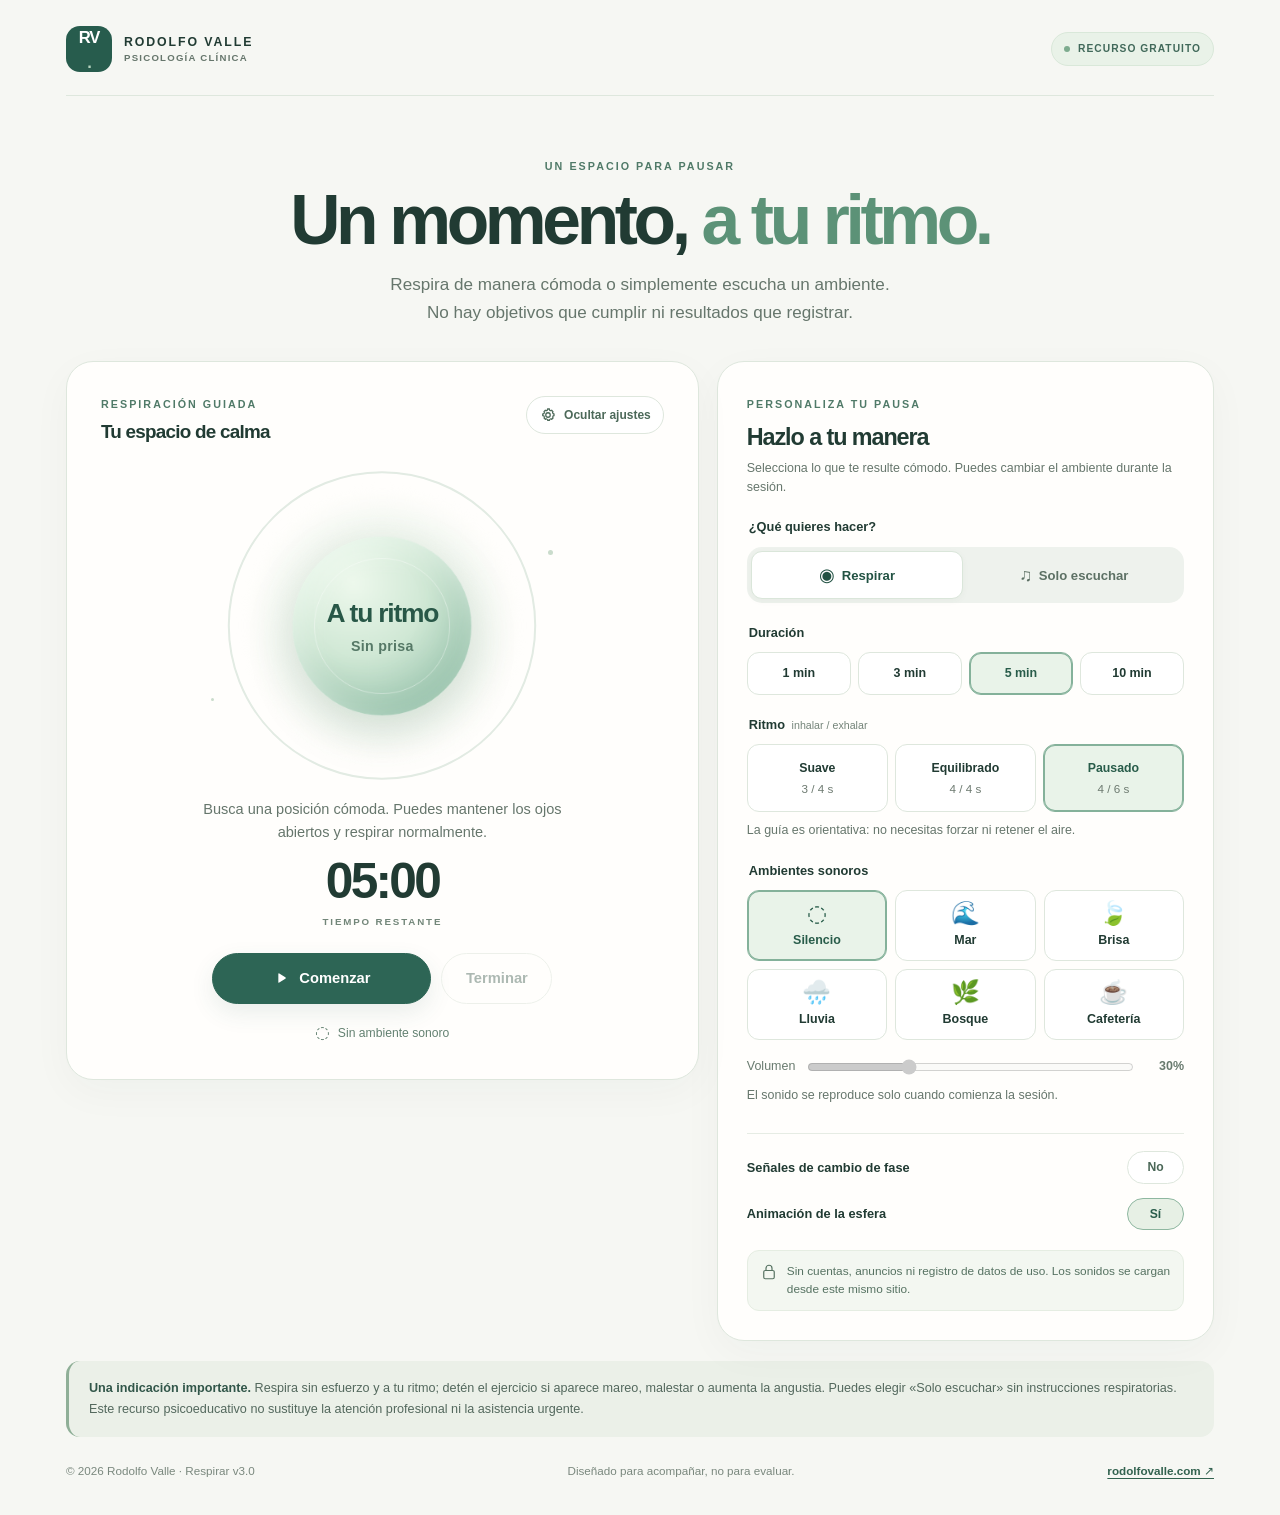
==== index.html @ a7052f84 "Publish Respirar v3.0 with five self-hosted soundscapes" ====
<!doctype html>
<html lang="es-CL">
<head>
  <meta charset="utf-8">
  <meta name="viewport" content="width=device-width, initial-scale=1, viewport-fit=cover">
  <meta name="theme-color" content="#f6f7f3">
  <meta name="description" content="Respiración guiada y ambientes sonoros para una pausa a tu ritmo. Mar, brisa, lluvia, bosque y cafetería. Gratis, sin registro y sin enviar tus respuestas. Un recurso de Rodolfo Valle.">
  <meta name="author" content="Rodolfo Valle">
  <meta name="robots" content="index,follow,max-image-preview:large">
  <meta property="og:type" content="website">
  <meta property="og:locale" content="es_CL">
  <meta property="og:site_name" content="Respirar · Rodolfo Valle">
  <meta property="og:title" content="Respirar · Una pausa a tu ritmo">
  <meta property="og:description" content="Respiración guiada o solo ambientes relajantes. Sin cuentas, sin anuncios y sin registro de respuestas.">
  <meta property="og:image" content="https://respirar.rodolfovalle.com/assets/social-card.png">
  <link rel="canonical" href="https://respirar.rodolfovalle.com/">
  <link rel="icon" href="assets/favicon.svg" type="image/svg+xml">
  <link rel="stylesheet" href="styles.css">
  <title>Respirar · Una pausa a tu ritmo | Rodolfo Valle</title>
  <script type="application/ld+json">
  {"@context":"https://schema.org","@type":"WebApplication","name":"Respirar","description":"Recurso psicoeducativo de respiración guiada y ambientes sonoros, sin cuentas ni registro de respuestas.","url":"https://respirar.rodolfovalle.com/","inLanguage":"es-CL","applicationCategory":"HealthApplication","operatingSystem":"Web","isAccessibleForFree":true,"author":{"@type":"Person","name":"Rodolfo Valle","url":"https://rodolfovalle.com/"}}
  </script>
  <script src="app.js" defer></script>
</head>
<body>
  <div class="site" id="app" data-state="idle" data-mode="guided" data-immersive="false">
    <header class="sitebar">
      <a class="identity" href="https://rodolfovalle.com/" aria-label="Rodolfo Valle, sitio principal">
        <span class="monogram" aria-hidden="true">RV<span class="monogram-dot">.</span></span>
        <span class="identity-name"><strong>RODOLFO VALLE</strong><small>PSICOLOGÍA CLÍNICA</small></span>
      </a>
      <span class="site-label"><span class="site-label-dot" aria-hidden="true"></span> RECURSO GRATUITO</span>
    </header>

    <main>
      <div class="intro" id="intro">
        <div class="overline">UN ESPACIO PARA PAUSAR</div>
        <h1>Un momento, <em>a tu ritmo.</em></h1>
        <p>Respira de manera cómoda o simplemente escucha un ambiente. No hay objetivos que cumplir ni resultados que registrar.</p>
      </div>

      <div class="experience" id="experience">
        <section class="session" aria-labelledby="sessionHeading">
          <div class="session-head">
            <div>
              <div class="eyebrow" id="sessionMode">RESPIRACIÓN GUIADA</div>
              <h2 id="sessionHeading" class="session-title">Tu espacio de calma</h2>
            </div>
            <button type="button" class="text-button" id="settingsToggle" aria-controls="settings" aria-expanded="true">
              <svg aria-hidden="true" viewBox="0 0 24 24" width="18" height="18" fill="none" stroke="currentColor" stroke-width="1.7" stroke-linecap="round" stroke-linejoin="round"><circle cx="12" cy="12" r="3"/><path d="M19.4 15a1.7 1.7 0 0 0 .3 1.85l.05.05-1.8 1.8-.05-.05a1.7 1.7 0 0 0-1.85-.3 1.7 1.7 0 0 0-1.05 1.55V20h-2.5v-.1a1.7 1.7 0 0 0-1.05-1.55 1.7 1.7 0 0 0-1.85.3l-.05.05-1.8-1.8.05-.05A1.7 1.7 0 0 0 8 15a1.7 1.7 0 0 0-1.55-1.05H6v-2.5h.45A1.7 1.7 0 0 0 8 10.4a1.7 1.7 0 0 0-.3-1.85L7.65 8.5l1.8-1.8.05.05a1.7 1.7 0 0 0 1.85.3 1.7 1.7 0 0 0 1.05-1.55V5h2.5v.5a1.7 1.7 0 0 0 1.05 1.55 1.7 1.7 0 0 0 1.85-.3l.05-.05 1.8 1.8-.05.05a1.7 1.7 0 0 0-.3 1.85 1.7 1.7 0 0 0 1.55 1.05H21v2.5h-.1A1.7 1.7 0 0 0 19.4 15Z" transform="translate(-1 -1)"/></svg>
              <span id="settingsLabel">Ocultar ajustes</span>
            </button>
          </div>

          <div class="stage" id="stage" role="group" aria-label="Guía visual del ejercicio">
            <div class="stage-glow" aria-hidden="true"></div>
            <svg class="progress-svg" viewBox="0 0 340 340" aria-hidden="true" focusable="false">
              <circle class="progress-track" cx="170" cy="170" r="151"/>
              <circle class="progress-line" id="progressLine" cx="170" cy="170" r="151"/>
            </svg>
            <div class="breath-orb" id="orb" aria-hidden="true"><span class="orb-sheen"></span></div>
            <div class="stage-text" aria-hidden="true">
              <span class="phase" id="phase">A tu ritmo</span>
              <span class="phase-seconds" id="phaseSeconds">Sin prisa</span>
            </div>
            <div class="stage-ornament stage-ornament-1" aria-hidden="true"></div>
            <div class="stage-ornament stage-ornament-2" aria-hidden="true"></div>
          </div>

          <div class="stage-info">
            <p class="guidance" id="guidance">Busca una posición cómoda. Puedes mantener los ojos abiertos y respirar normalmente.</p>
            <div class="time" id="time" aria-label="Tiempo restante">05:00</div>
            <div class="time-caption" id="timeCaption">TIEMPO RESTANTE</div>
            <div class="action-row">
              <button class="primary" type="button" id="mainButton">
                <svg id="playIcon" viewBox="0 0 24 24" fill="currentColor" aria-hidden="true" width="16" height="16"><path d="M8 5.8c0-.7.8-1.1 1.4-.7l9.1 5.8a1.3 1.3 0 0 1 0 2.2l-9.1 5.8c-.6.4-1.4 0-1.4-.7V5.8Z"/></svg>
                <span id="mainLabel">Comenzar</span>
              </button>
              <button class="secondary" type="button" id="endButton" disabled>Terminar</button>
            </div>
            <p class="now-playing" id="nowPlaying"><span aria-hidden="true">◌</span> Sin ambiente sonoro</p>
            <div id="announcer" class="sr-only" role="status" aria-live="polite" aria-atomic="true"></div>
          </div>
        </section>

        <aside class="settings" id="settings" aria-label="Configuración de la sesión">
          <div class="settings-intro"><span class="eyebrow">PERSONALIZA TU PAUSA</span><h2>Hazlo a tu manera</h2><p>Selecciona lo que te resulte cómodo. Puedes cambiar el ambiente durante la sesión.</p></div>
          <fieldset class="setting-block">
            <legend>¿Qué quieres hacer?</legend>
            <div class="mode-switch" role="group" aria-label="Tipo de experiencia">
              <button type="button" class="mode-option" data-mode="guided" aria-pressed="true"><span aria-hidden="true">◉</span> Respirar</button>
              <button type="button" class="mode-option" data-mode="ambient" aria-pressed="false"><span aria-hidden="true">♫</span> Solo escuchar</button>
            </div>
          </fieldset>
          <fieldset class="setting-block">
            <legend>Duración</legend>
            <div class="choice-row" role="group" aria-label="Duración de la sesión">
              <button type="button" class="choice" data-duration="1" aria-pressed="false">1 min</button>
              <button type="button" class="choice" data-duration="3" aria-pressed="false">3 min</button>
              <button type="button" class="choice" data-duration="5" aria-pressed="true">5 min</button>
              <button type="button" class="choice" data-duration="10" aria-pressed="false">10 min</button>
              <button type="button" class="choice" data-duration="0" aria-pressed="false" hidden>Sin límite</button>
            </div>
          </fieldset>
          <fieldset class="setting-block" id="rhythmBlock">
            <legend>Ritmo <small>inhalar / exhalar</small></legend>
            <div class="rhythm-grid" role="group" aria-label="Ritmos sin retenciones">
              <button type="button" class="rhythm-option" data-rhythm="3,4" aria-pressed="false"><strong>Suave</strong><small>3 / 4 s</small></button>
              <button type="button" class="rhythm-option" data-rhythm="4,4" aria-pressed="false"><strong>Equilibrado</strong><small>4 / 4 s</small></button>
              <button type="button" class="rhythm-option" data-rhythm="4,6" aria-pressed="true"><strong>Pausado</strong><small>4 / 6 s</small></button>
            </div>
            <p class="helper">La guía es orientativa: no necesitas forzar ni retener el aire.</p>
          </fieldset>
          <fieldset class="setting-block sounds-block">
            <legend>Ambientes sonoros</legend>
            <div class="sound-grid" role="group" aria-label="Seleccionar ambiente">
              <button class="sound-option" type="button" data-sound="none" aria-pressed="true"><span class="sound-emoji" aria-hidden="true">◌</span><span>Silencio</span></button>
              <button class="sound-option" type="button" data-sound="mar" aria-pressed="false"><span class="sound-emoji" aria-hidden="true">🌊</span><span>Mar</span></button>
              <button class="sound-option" type="button" data-sound="brisa" aria-pressed="false"><span class="sound-emoji" aria-hidden="true">🍃</span><span>Brisa</span></button>
              <button class="sound-option" type="button" data-sound="lluvia" aria-pressed="false"><span class="sound-emoji" aria-hidden="true">🌧️</span><span>Lluvia</span></button>
              <button class="sound-option" type="button" data-sound="bosque" aria-pressed="false"><span class="sound-emoji" aria-hidden="true">🌿</span><span>Bosque</span></button>
              <button class="sound-option" type="button" data-sound="cafeteria" aria-pressed="false"><span class="sound-emoji" aria-hidden="true">☕</span><span>Cafetería</span></button>
            </div>
            <div class="volume-line"><label for="volume">Volumen</label><input type="range" id="volume" min="0" max="100" step="5" value="30" disabled><output for="volume" id="volumeValue">30%</output></div>
            <p class="helper audio-hint" id="audioHint" role="status" aria-live="polite">El sonido se reproduce solo cuando comienza la sesión.</p>
          </fieldset>
          <div class="setting-block small-controls">
            <div class="switch-line"><span>Señales de cambio de fase</span><button type="button" class="switch" id="bellToggle" aria-pressed="false">No</button></div>
            <div class="switch-line"><span>Animación de la esfera</span><button type="button" class="switch" id="motionToggle" aria-pressed="true">Sí</button></div>
          </div>
          <div class="privacy-note"><svg viewBox="0 0 24 24" width="18" height="18" aria-hidden="true" fill="none" stroke="currentColor" stroke-width="1.6"><rect x="5" y="10" width="14" height="11" rx="2"/><path d="M8 10V7a4 4 0 0 1 8 0v3"/></svg><p>Sin cuentas, anuncios ni registro de datos de uso. Los sonidos se cargan desde este mismo sitio.</p></div>
        </aside>
      </div>
      <div class="below">
        <p><strong>Una indicación importante.</strong> Respira sin esfuerzo y a tu ritmo; detén el ejercicio si aparece mareo, malestar o aumenta la angustia. Puedes elegir «Solo escuchar» sin instrucciones respiratorias. Este recurso psicoeducativo no sustituye la atención profesional ni la asistencia urgente.</p>
      </div>
    </main>
    <footer class="footer"><span>© 2026 Rodolfo Valle · Respirar v3.0</span><span>Diseñado para acompañar, no para evaluar.</span><a href="https://rodolfovalle.com/" rel="noopener noreferrer">rodolfovalle.com ↗</a></footer>
  </div>
</body>
</html>
---- styles.css ----
:root{color-scheme:light;--ink:#213B33;--deep:#275C4D;--accent:#6C9984;--muted:#66766C;--line:#DEE7DD;--bg:#F6F7F3;--card:#FFFEFC;--wash:#EBF2E9;--warm:#EAD6BE;--focus:#245F4D;font-family:ui-sans-serif,-apple-system,BlinkMacSystemFont,"Segoe UI",sans-serif;font-synthesis:none;text-rendering:optimizeLegibility;-webkit-font-smoothing:antialiased}
*{box-sizing:border-box}
html{min-width:320px;scroll-behavior:smooth}body{margin:0;background:var(--bg);color:var(--ink);line-height:1.5}button,input{font:inherit}button{cursor:pointer;-webkit-tap-highlight-color:transparent}button:disabled{cursor:not-allowed;opacity:.44}button:focus-visible,a:focus-visible,input:focus-visible{outline:3px solid var(--focus);outline-offset:3px}[hidden]{display:none!important}.sr-only{position:absolute;clip:rect(0,0,0,0);clip-path:inset(50%);width:1px;height:1px;overflow:hidden;white-space:nowrap}
.site{max-width:1240px;margin:auto;padding:0 clamp(17px,4vw,46px)}.sitebar{display:flex;align-items:center;justify-content:space-between;gap:15px;border-bottom:1px solid var(--line);padding:26px 0 23px}.identity{text-decoration:none;color:var(--ink);display:flex;gap:12px;align-items:center}.monogram{display:grid;place-items:center;position:relative;width:46px;height:46px;border-radius:14px;background:var(--deep);color:#fff;font-size:1.04rem;font-weight:790;letter-spacing:-.07em}.monogram-dot{color:#B6D4BF}.identity-name{display:flex;flex-direction:column;line-height:1.4;letter-spacing:.12em}.identity-name strong{font-size:.77rem}.identity-name small{font-size:.60rem;color:var(--muted);font-weight:680;letter-spacing:.13em}.site-label{display:flex;align-items:center;gap:8px;color:#41695A;background:#E9F2E8;border:1px solid #D9E8D9;font-size:.64rem;font-weight:780;letter-spacing:.1em;border-radius:100px;padding:8px 12px;white-space:nowrap}.site-label-dot{height:6px;width:6px;border-radius:50%;background:#7DAB8E}
.intro{text-align:center;max-width:850px;margin:clamp(34px,5vw,62px) auto 33px}.overline,.eyebrow{font-size:.67rem;font-weight:790;letter-spacing:.19em;color:#507A68}.overline{margin-bottom:10px}.intro h1{margin:0 0 14px;font-size:clamp(2.45rem,5.7vw,4.35rem);line-height:1.05;letter-spacing:-.063em;font-weight:760}.intro h1 em{font-style:normal;color:#5C9277}.intro p{color:var(--muted);font-size:clamp(.96rem,1.8vw,1.07rem);line-height:1.65;margin:0 auto;max-width:510px}
.experience{display:grid;grid-template-columns:minmax(0,1.12fr) minmax(330px,.88fr);align-items:start;gap:18px}.session,.settings{border:1px solid var(--line);border-radius:27px;background:var(--card);box-shadow:0 12px 42px rgba(40,68,49,.035)}.session{position:relative;min-height:670px;padding:clamp(20px,3vw,34px);display:flex;flex-direction:column;align-items:stretch;overflow:hidden}.session-head{display:flex;justify-content:space-between;gap:12px;align-items:flex-start}.session-title{font-size:1.18rem;letter-spacing:-.04em;font-weight:760;margin:6px 0 0}.text-button{border:1px solid var(--line);padding:9px 12px;border-radius:999px;background:#FFF;color:#4C6959;display:flex;align-items:center;gap:7px;font-size:.75rem;font-weight:680;flex-shrink:0}.text-button:hover{background:#EEF5ED}
.stage{height:min(31vw,345px);min-height:270px;max-width:380px;width:100%;margin:7px auto 0;position:relative;display:grid;place-items:center;isolation:isolate}.stage-glow{position:absolute;inset:12%;border-radius:50%;background:radial-gradient(circle,#E8F3E9 8%,#F4F8F2 51%,transparent 70%);filter:blur(6px);z-index:-1}.progress-svg{position:absolute;inset:0;width:100%;height:100%;transform:rotate(-90deg);pointer-events:none}.progress-track{fill:none;stroke:#E2EBE3;stroke-width:2}.progress-line{fill:none;stroke:#63937B;stroke-width:3;stroke-linecap:round;stroke-dasharray:948.7609;stroke-dashoffset:948.7609;transition:none}.breath-orb{position:absolute;width:58%;max-width:218px;aspect-ratio:1;border-radius:50%;background:radial-gradient(circle at 34% 26%,#EDF8EC 1%,#D0E8D5 42%,#91C1A9 95%);box-shadow:inset 9px 13px 36px #F9FFF899,inset -18px -24px 45px #487E6A22,0 18px 55px #557F6638;transform:scale(var(--orb-scale,.82));will-change:transform}.orb-sheen{position:absolute;inset:12%;border-radius:50%;border:1px solid rgba(255,255,255,.4)}.stage-text{position:relative;display:flex;align-items:center;flex-direction:column;z-index:2;pointer-events:none;min-width:145px}.phase{font-size:clamp(1.35rem,2.5vw,1.65rem);font-weight:760;letter-spacing:-.045em;color:#285747}.phase-seconds{font-size:.89rem;color:#557866;font-weight:650;letter-spacing:.02em;margin-top:3px}.stage-ornament{position:absolute;width:5px;height:5px;border-radius:50%;background:#CADCCC}.stage-ornament-1{top:28%;right:5%}.stage-ornament-2{bottom:28%;left:5%;width:3px;height:3px}
.stage-info{text-align:center;display:flex;align-items:center;flex-direction:column;margin-top:auto}.guidance{color:var(--muted);font-size:.91rem;min-height:3em;line-height:1.55;max-width:380px;margin:0 0 10px}.time{font-size:clamp(2.35rem,5vw,3.1rem);line-height:1.15;font-weight:730;letter-spacing:-.055em;font-variant-numeric:tabular-nums}.time-caption{font-size:.61rem;font-weight:770;letter-spacing:.19em;color:#728679;margin-top:5px}.action-row{width:min(100%,340px);display:flex;gap:10px;margin-top:23px}.primary,.secondary{min-height:51px;border-radius:999px;font-weight:760;font-size:.92rem}.primary{background:#2D6555;color:#FFF;border:1px solid #2D6555;display:flex;align-items:center;justify-content:center;gap:10px;flex:1;box-shadow:0 9px 23px #2D65551A}.primary:hover{background:#215144}.secondary{padding:12px 17px;border:1px solid #D7E0D5;color:#446155;background:transparent;min-width:111px}.secondary:hover:not(:disabled){background:#EEF4ED}.now-playing{font-size:.76rem;color:#638171;margin:16px 0 0;min-height:23px}.now-playing span{font-size:1.05rem;vertical-align:-1px;margin-right:4px}
.settings{padding:clamp(19px,2.6vw,29px);display:flex;flex-direction:column;gap:20px}.settings-intro h2{font-size:1.46rem;letter-spacing:-.046em;margin:5px 0 4px}.settings-intro p,.helper{font-size:.78rem;color:var(--muted);line-height:1.55;margin:0}.setting-block{padding:0;margin:0;border:0;min-width:0}.setting-block legend{font-size:.8rem;font-weight:790;margin:0 0 10px}.setting-block legend small{font-weight:530;color:#748479;margin-left:3px}.mode-switch{display:grid;grid-template-columns:1fr 1fr;padding:4px;gap:4px;border-radius:15px;background:#EEF2ED}.mode-option{border:1px solid transparent;border-radius:11px;padding:10px 5px;min-height:46px;font-weight:710;color:#5D7165;background:transparent;font-size:.82rem;white-space:nowrap}.mode-option span{font-size:1.1rem;vertical-align:-1px;margin-right:3px}.mode-option[aria-pressed="true"]{background:white;color:#225243;border-color:#DAE6DA;box-shadow:0 2px 7px #344E3C0A}.choice-row{display:flex;flex-wrap:wrap;gap:7px}.choice,.rhythm-option,.sound-option{border:1px solid var(--line);background:#FFF;color:var(--ink);font-size:.78rem;font-weight:690;border-radius:12px;min-height:43px}.choice{flex:1;padding:8px 7px;white-space:nowrap}.choice[aria-pressed="true"],.rhythm-option[aria-pressed="true"],.sound-option[aria-pressed="true"]{color:#285C4A;background:#E9F3E9;border-color:#84B19A;box-shadow:inset 0 0 0 1px #84B19A}.rhythm-grid{display:grid;grid-template-columns:repeat(3,minmax(0,1fr));gap:7px}.rhythm-option{display:flex;flex-direction:column;align-items:center;justify-content:center;padding:12px 5px;gap:2px;min-height:68px}.rhythm-option strong{font-size:.77rem}.rhythm-option small{font-weight:490;color:#6D7A70;font-size:.73rem}.helper{margin-top:9px}.sound-grid{display:grid;grid-template-columns:repeat(3,minmax(0,1fr));gap:8px}.sound-option{display:flex;flex-direction:column;justify-content:center;align-items:center;gap:5px;min-height:71px;padding:9px 4px}.sound-emoji{font-size:1.45rem;line-height:1.1}.volume-line{display:flex;gap:10px;align-items:center;margin:17px 0 0}.volume-line label,.volume-line output{font-size:.78rem;color:#687A6E}.volume-line output{font-variant-numeric:tabular-nums;min-width:38px;text-align:right;font-weight:690}.volume-line input{width:100%;min-width:0;accent-color:#39765D}.audio-hint{min-height:2.2em}.small-controls{border-top:1px solid #E6ECE4;padding-top:17px;display:flex;flex-direction:column;gap:14px}.switch-line{display:flex;align-items:center;justify-content:space-between;gap:10px;font-size:.8rem;font-weight:650}.switch{min-width:57px;padding:6px 12px;border-radius:100px;border:1px solid var(--line);background:#FFF;font-size:.76rem;color:#4A6757;font-weight:790}.switch[aria-pressed="true"]{background:#E7F0E5;color:#285C4A;border-color:#8EB7A0}.privacy-note{display:flex;align-items:flex-start;gap:9px;background:#F3F7F1;border:1px solid #E5EDE2;border-radius:12px;padding:12px;color:#567262}.privacy-note svg{flex-shrink:0}.privacy-note p{font-size:.74rem;line-height:1.5;margin:0}
.below{margin:20px 0 0;padding:17px 20px;border-radius:14px;background:#EBF0E8;border-left:3px solid #8FAF97;color:#53685D}.below p{margin:0;font-size:.79rem;line-height:1.65}.below strong{color:#315649}.footer{padding:25px 0 35px;display:flex;gap:15px;align-items:center;justify-content:space-between;flex-wrap:wrap;color:#7A887E;font-size:.73rem}.footer a{color:#32624F;font-weight:760;text-underline-offset:3px}
.site[data-immersive="true"] .experience{grid-template-columns:minmax(0,730px);justify-content:center}.site[data-immersive="true"] .settings{display:none}.site[data-immersive="true"] .session{min-height:715px}.site[data-mode="ambient"] #rhythmBlock{display:none}.site[data-mode="ambient"] .breath-orb{transform:scale(.86);opacity:.75}.site[data-mode="ambient"] .stage-ornament{opacity:.35}.site[data-state="running"] .now-playing{font-weight:730;color:#386A55}
@media(min-width:900px){.site[data-immersive="true"] .intro{margin-bottom:24px}.site[data-immersive="true"] .stage{height:350px}}
@media(max-width:860px){.experience{grid-template-columns:1fr}.settings{max-width:none}.session{min-height:620px}.stage{height:310px}.site[data-immersive="true"] .session{min-height:650px}.intro{margin-top:32px}.site[data-immersive="true"] .experience{grid-template-columns:1fr}}
@media(max-width:500px){.site{padding:0 13px}.sitebar{padding:16px 0}.identity{gap:8px}.monogram{width:38px;height:38px;border-radius:12px;font-size:.95rem}.identity-name strong{font-size:.67rem}.identity-name small{font-size:.51rem}.site-label{font-size:.55rem;padding:6px 7px;gap:5px}.intro{margin:29px auto 24px;padding:0 8px}.intro h1{font-size:clamp(2.28rem,11vw,3.4rem)}.intro p{font-size:.90rem}.session,.settings{border-radius:21px}.session{min-height:597px;padding:18px 16px 22px}.session-title{font-size:1rem}.eyebrow{font-size:.59rem}.text-button{padding:7px 9px;font-size:.71rem;gap:4px}.text-button svg{width:15px;height:15px}.stage{min-height:0;height:auto;aspect-ratio:1;max-width:330px;margin:10px auto 0}.guidance{font-size:.84rem;min-height:3em;margin-bottom:6px}.time{font-size:2.4rem}.action-row{margin-top:18px}.settings{padding:22px 18px;gap:21px}.below{padding:14px 15px}.footer{font-size:.67rem;justify-content:center;text-align:center;gap:9px 15px}.site[data-immersive="true"] .session{min-height:calc(100svh - 190px);max-height:none}.site[data-immersive="true"] .stage{max-width:345px}}
@media(prefers-reduced-motion:reduce){html{scroll-behavior:auto}*,*::before,*::after{animation-duration:.001ms!important;transition-duration:.001ms!important}.breath-orb{will-change:auto!important}}
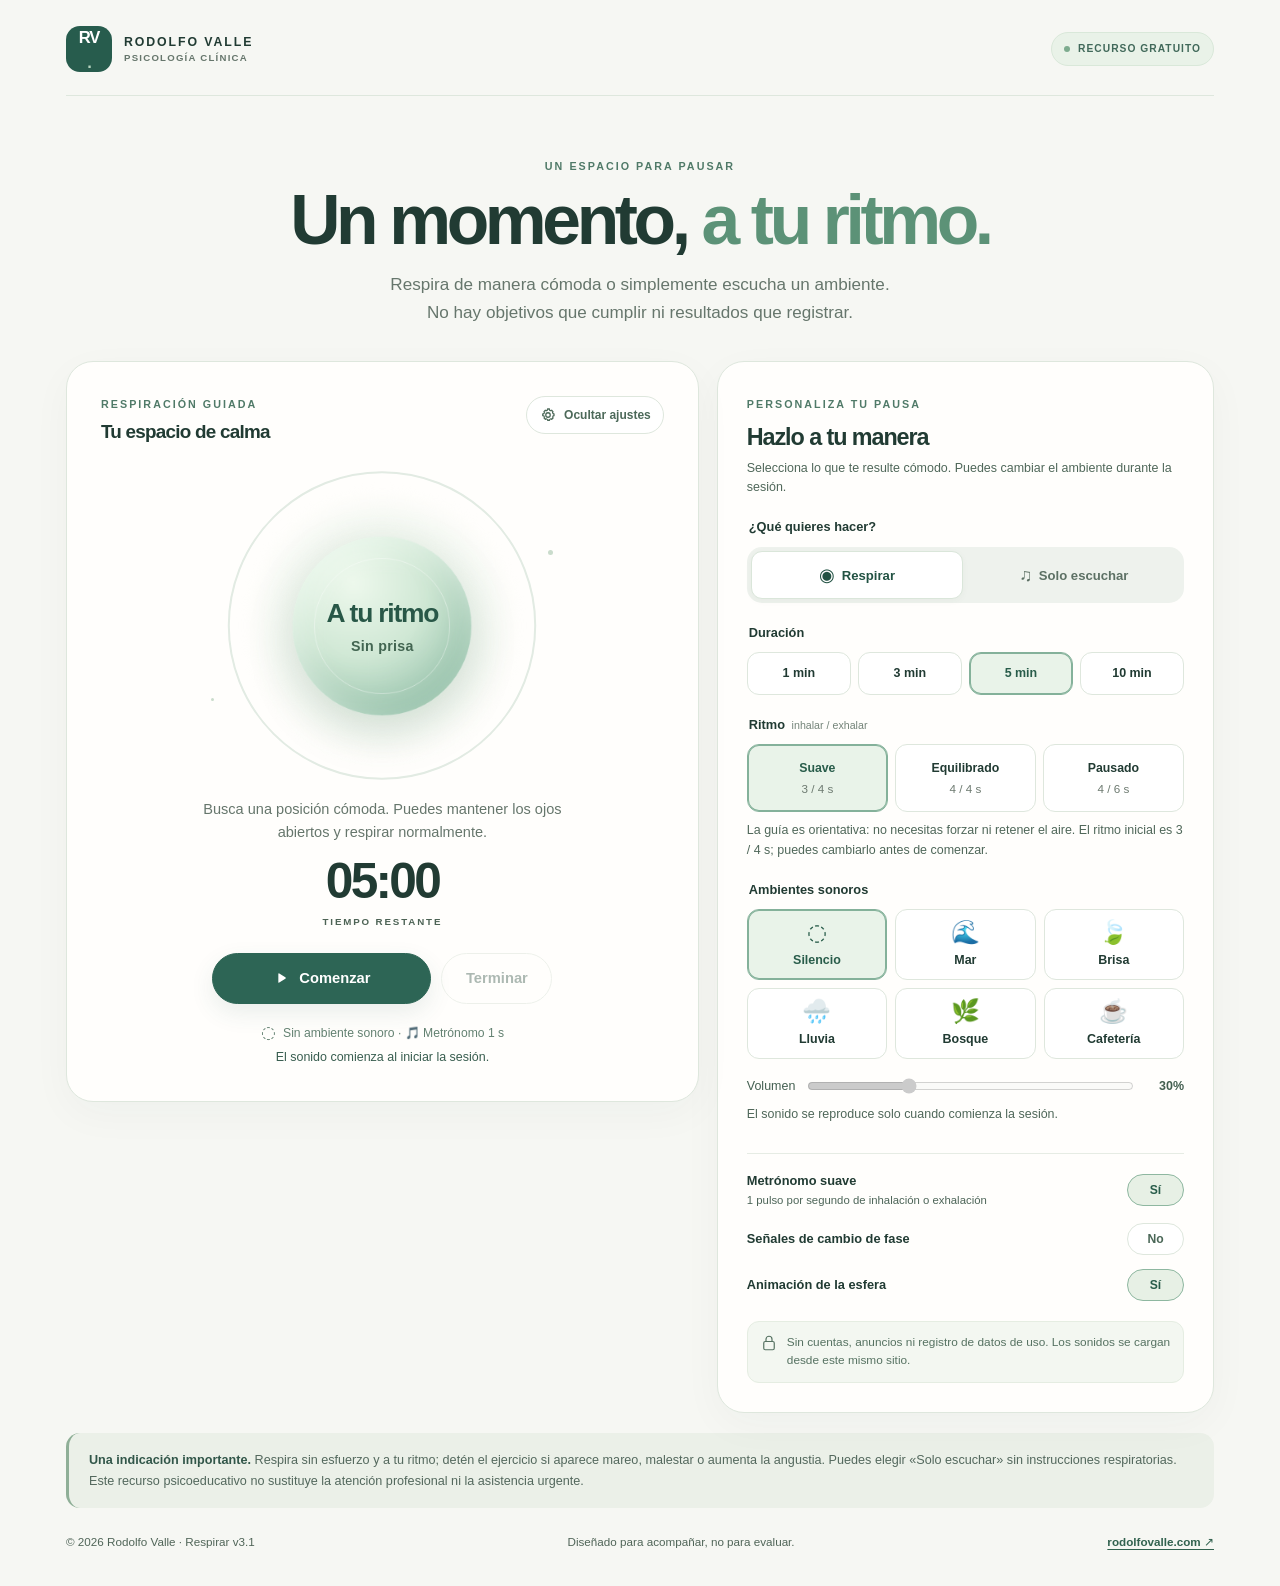
==== commit b28b83f7: "Release Respirar v3.1: synced 1Hz breath metronome, mobile UX, audio status, contrast and improved a" ====
--- a/index.html
+++ b/index.html
@@ -79,6 +79,7 @@
               <button class="secondary" type="button" id="endButton" disabled>Terminar</button>
             </div>
             <p class="now-playing" id="nowPlaying"><span aria-hidden="true">◌</span> Sin ambiente sonoro</p>
+            <p class="audio-status" id="audioStatus" role="status" aria-live="polite">El sonido comienza al iniciar la sesión.</p>
             <div id="announcer" class="sr-only" role="status" aria-live="polite" aria-atomic="true"></div>
           </div>
         </section>
@@ -105,11 +106,11 @@
           <fieldset class="setting-block" id="rhythmBlock">
             <legend>Ritmo <small>inhalar / exhalar</small></legend>
             <div class="rhythm-grid" role="group" aria-label="Ritmos sin retenciones">
-              <button type="button" class="rhythm-option" data-rhythm="3,4" aria-pressed="false"><strong>Suave</strong><small>3 / 4 s</small></button>
+              <button type="button" class="rhythm-option" data-rhythm="3,4" aria-pressed="true"><strong>Suave</strong><small>3 / 4 s</small></button>
               <button type="button" class="rhythm-option" data-rhythm="4,4" aria-pressed="false"><strong>Equilibrado</strong><small>4 / 4 s</small></button>
-              <button type="button" class="rhythm-option" data-rhythm="4,6" aria-pressed="true"><strong>Pausado</strong><small>4 / 6 s</small></button>
+              <button type="button" class="rhythm-option" data-rhythm="4,6" aria-pressed="false"><strong>Pausado</strong><small>4 / 6 s</small></button>
             </div>
-            <p class="helper">La guía es orientativa: no necesitas forzar ni retener el aire.</p>
+            <p class="helper">La guía es orientativa: no necesitas forzar ni retener el aire. El ritmo inicial es 3 / 4 s; puedes cambiarlo antes de comenzar.</p>
           </fieldset>
           <fieldset class="setting-block sounds-block">
             <legend>Ambientes sonoros</legend>
@@ -125,6 +126,7 @@
             <p class="helper audio-hint" id="audioHint" role="status" aria-live="polite">El sonido se reproduce solo cuando comienza la sesión.</p>
           </fieldset>
           <div class="setting-block small-controls">
+            <div class="switch-line" id="metronomeLine"><span>Metrónomo suave <small class="switch-help">1 pulso por segundo de inhalación o exhalación</small></span><button type="button" class="switch" id="metronomeToggle" aria-pressed="true" aria-label="Activar o desactivar metrónomo de un pulso por segundo">Sí</button></div>
             <div class="switch-line"><span>Señales de cambio de fase</span><button type="button" class="switch" id="bellToggle" aria-pressed="false">No</button></div>
             <div class="switch-line"><span>Animación de la esfera</span><button type="button" class="switch" id="motionToggle" aria-pressed="true">Sí</button></div>
           </div>
@@ -135,7 +137,7 @@
         <p><strong>Una indicación importante.</strong> Respira sin esfuerzo y a tu ritmo; detén el ejercicio si aparece mareo, malestar o aumenta la angustia. Puedes elegir «Solo escuchar» sin instrucciones respiratorias. Este recurso psicoeducativo no sustituye la atención profesional ni la asistencia urgente.</p>
       </div>
     </main>
-    <footer class="footer"><span>© 2026 Rodolfo Valle · Respirar v3.0</span><span>Diseñado para acompañar, no para evaluar.</span><a href="https://rodolfovalle.com/" rel="noopener noreferrer">rodolfovalle.com ↗</a></footer>
+    <footer class="footer"><span>© 2026 Rodolfo Valle · Respirar v3.1</span><span>Diseñado para acompañar, no para evaluar.</span><a href="https://rodolfovalle.com/" rel="noopener noreferrer">rodolfovalle.com ↗</a></footer>
   </div>
 </body>
 </html>
--- a/styles.css
+++ b/styles.css
@@ -13,3 +13,41 @@
 @media(max-width:860px){.experience{grid-template-columns:1fr}.settings{max-width:none}.session{min-height:620px}.stage{height:310px}.site[data-immersive="true"] .session{min-height:650px}.intro{margin-top:32px}.site[data-immersive="true"] .experience{grid-template-columns:1fr}}
 @media(max-width:500px){.site{padding:0 13px}.sitebar{padding:16px 0}.identity{gap:8px}.monogram{width:38px;height:38px;border-radius:12px;font-size:.95rem}.identity-name strong{font-size:.67rem}.identity-name small{font-size:.51rem}.site-label{font-size:.55rem;padding:6px 7px;gap:5px}.intro{margin:29px auto 24px;padding:0 8px}.intro h1{font-size:clamp(2.28rem,11vw,3.4rem)}.intro p{font-size:.90rem}.session,.settings{border-radius:21px}.session{min-height:597px;padding:18px 16px 22px}.session-title{font-size:1rem}.eyebrow{font-size:.59rem}.text-button{padding:7px 9px;font-size:.71rem;gap:4px}.text-button svg{width:15px;height:15px}.stage{min-height:0;height:auto;aspect-ratio:1;max-width:330px;margin:10px auto 0}.guidance{font-size:.84rem;min-height:3em;margin-bottom:6px}.time{font-size:2.4rem}.action-row{margin-top:18px}.settings{padding:22px 18px;gap:21px}.below{padding:14px 15px}.footer{font-size:.67rem;justify-content:center;text-align:center;gap:9px 15px}.site[data-immersive="true"] .session{min-height:calc(100svh - 190px);max-height:none}.site[data-immersive="true"] .stage{max-width:345px}}
 @media(prefers-reduced-motion:reduce){html{scroll-behavior:auto}*,*::before,*::after{animation-duration:.001ms!important;transition-duration:.001ms!important}.breath-orb{will-change:auto!important}}
+
+/* Respirar v3.1 — localised accessibilty and mobile start-above-fold improvements. */
+.audio-status{margin:3px 0 0;min-height:1.5em;max-width:420px;font-size:.78rem;line-height:1.45;text-align:center;color:#385d4f}
+.audio-status[data-issue="true"]{color:#8B382C;font-weight:700}
+.switch-help{display:block;font-size:.71rem;font-weight:450;line-height:1.4;color:#4D6558;padding-top:3px}
+/* Normal-text contrast on main light backgrounds: >=4.5:1 for corrected footer/caption cases. */
+.time-caption{color:#4D6355}
+.footer{color:#506558}
+.phase-seconds{color:#426551}
+.volume-line label,.volume-line output{color:#435f50}
+.helper,.settings-intro p{color:#4f6759}
+@media(max-width:500px){
+  .sitebar{padding:10px 0}
+  .intro{margin:14px auto 12px;padding:0 4px}
+  .intro h1{font-size:clamp(1.95rem,9vw,2.75rem);margin-bottom:7px;line-height:1.08}
+  .intro p{font-size:.81rem;line-height:1.44}
+  .overline{font-size:.58rem;margin-bottom:5px}
+  .session{padding:13px 14px 15px;min-height:0}
+  .session-title{font-size:.94rem;margin:3px 0 0}
+  .stage{height:clamp(185px,54vw,225px);aspect-ratio:auto;margin:2px auto 0;max-width:235px}
+  .stage-info{margin-top:0}
+  .guidance{font-size:.79rem;line-height:1.4;min-height:0;margin:0 0 4px}
+  .time{font-size:2rem}
+  .time-caption{margin-top:1px}
+  .action-row{margin-top:10px}
+  .primary,.secondary{min-height:46px}
+  .now-playing{margin:8px 0 0;min-height:0}
+  .audio-status{font-size:.74rem}
+  .site[data-immersive="true"] .session{min-height:0}
+  .site[data-immersive="true"] .stage{max-width:235px}
+}
+@media(max-width:360px){
+  .site{padding:0 9px}
+  .site-label{font-size:.49rem;padding:6px 5px}
+  .intro h1{font-size:1.93rem}
+  .stage{height:185px}
+  .session{padding:11px 12px 13px}
+}
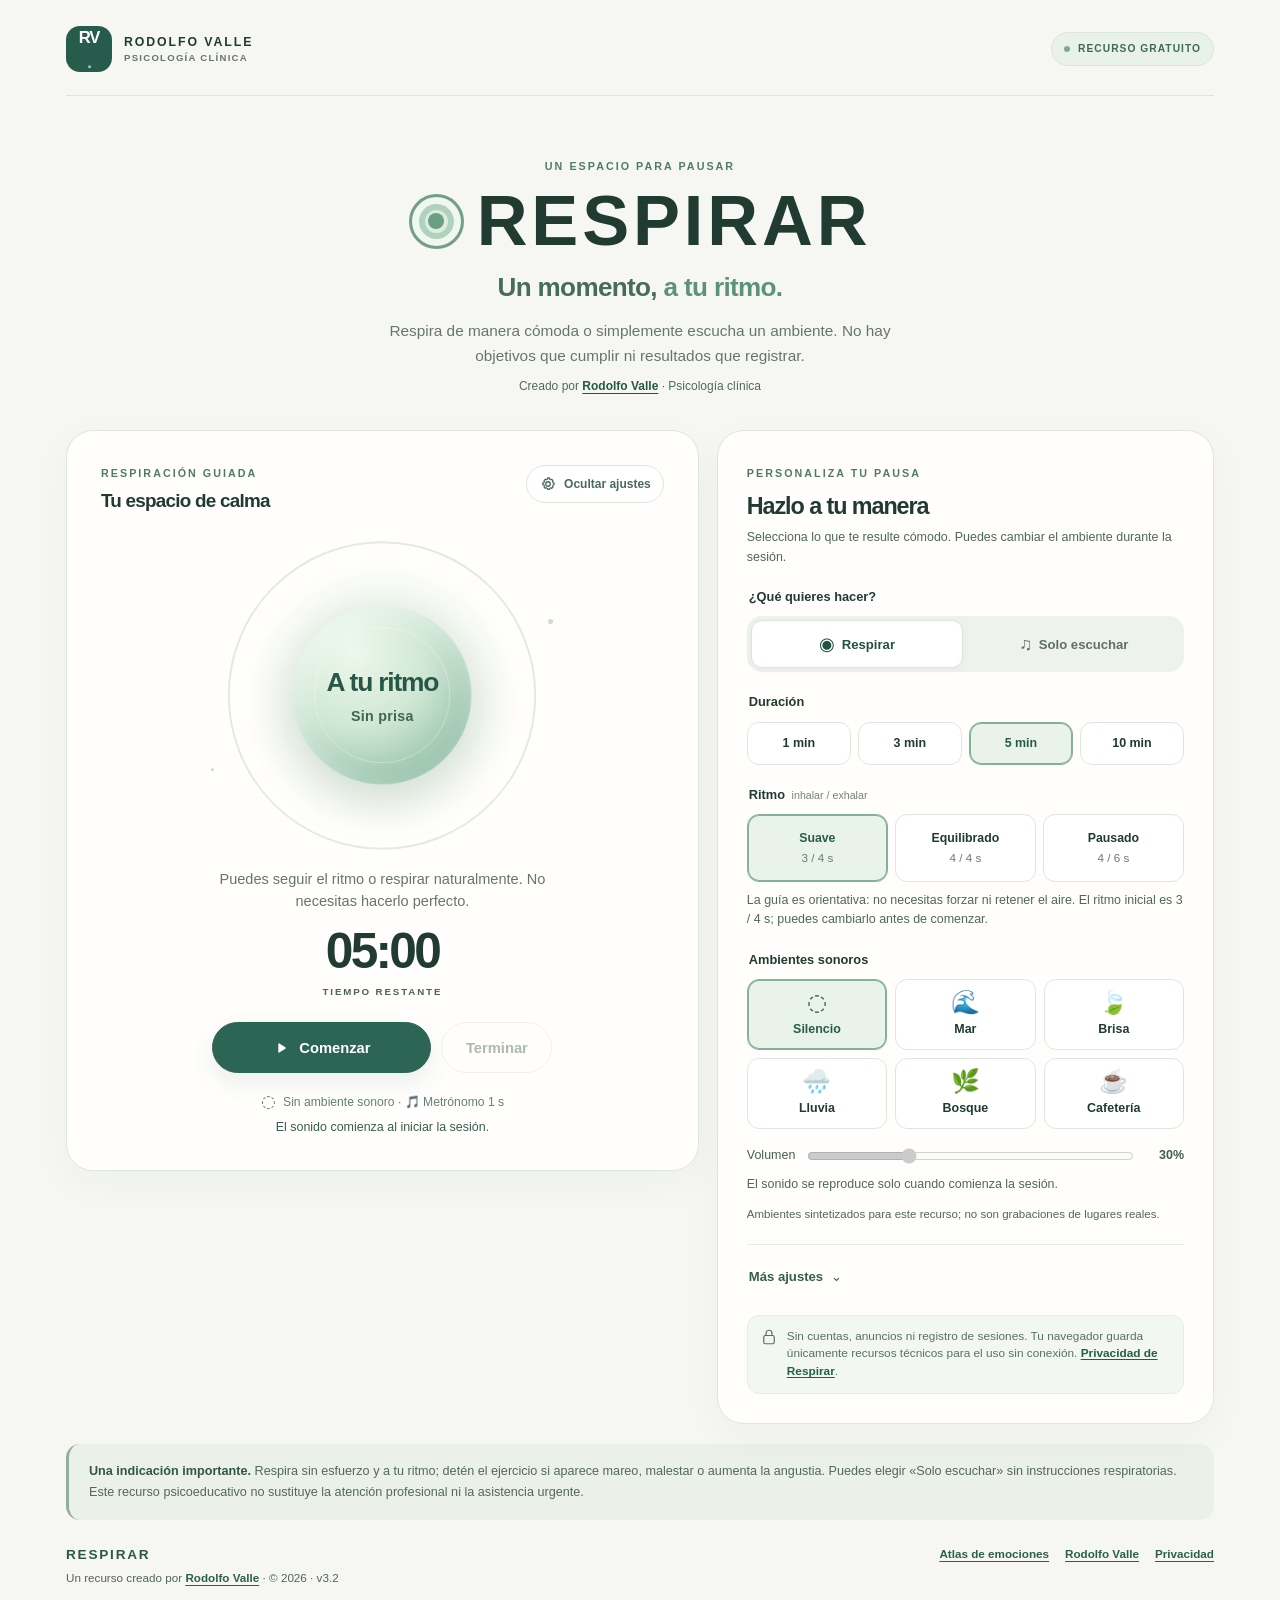
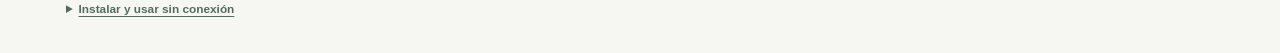
==== commit 8719eab5: "Release Respirar v3.2: branded experience, accessible controls, privacy, installable offline PWA" ====
--- a/index.html
+++ b/index.html
@@ -4,6 +4,9 @@
   <meta charset="utf-8">
   <meta name="viewport" content="width=device-width, initial-scale=1, viewport-fit=cover">
   <meta name="theme-color" content="#f6f7f3">
+  <meta name="apple-mobile-web-app-capable" content="yes">
+  <meta name="apple-mobile-web-app-status-bar-style" content="default">
+  <meta name="apple-mobile-web-app-title" content="Respirar">
   <meta name="description" content="Respiración guiada y ambientes sonoros para una pausa a tu ritmo. Mar, brisa, lluvia, bosque y cafetería. Gratis, sin registro y sin enviar tus respuestas. Un recurso de Rodolfo Valle.">
   <meta name="author" content="Rodolfo Valle">
   <meta name="robots" content="index,follow,max-image-preview:large">
@@ -13,12 +16,17 @@
   <meta property="og:title" content="Respirar · Una pausa a tu ritmo">
   <meta property="og:description" content="Respiración guiada o solo ambientes relajantes. Sin cuentas, sin anuncios y sin registro de respuestas.">
   <meta property="og:image" content="https://respirar.rodolfovalle.com/assets/social-card.png">
+  <meta property="og:image:width" content="1200">
+  <meta property="og:image:height" content="630">
+  <meta property="og:image:alt" content="Respirar · Un momento, a tu ritmo · Creado por Rodolfo Valle">
   <link rel="canonical" href="https://respirar.rodolfovalle.com/">
   <link rel="icon" href="assets/favicon.svg" type="image/svg+xml">
+  <link rel="apple-touch-icon" href="assets/icon-192.png">
+  <link rel="manifest" href="manifest.webmanifest">
   <link rel="stylesheet" href="styles.css">
   <title>Respirar · Una pausa a tu ritmo | Rodolfo Valle</title>
   <script type="application/ld+json">
-  {"@context":"https://schema.org","@type":"WebApplication","name":"Respirar","description":"Recurso psicoeducativo de respiración guiada y ambientes sonoros, sin cuentas ni registro de respuestas.","url":"https://respirar.rodolfovalle.com/","inLanguage":"es-CL","applicationCategory":"HealthApplication","operatingSystem":"Web","isAccessibleForFree":true,"author":{"@type":"Person","name":"Rodolfo Valle","url":"https://rodolfovalle.com/"}}
+  {"@context":"https://schema.org","@type":"WebApplication","@id":"https://respirar.rodolfovalle.com/#app","name":"Respirar","description":"Recurso psicoeducativo de respiración guiada y ambientes sonoros, sin cuentas ni registro de respuestas.","url":"https://respirar.rodolfovalle.com/","inLanguage":"es-CL","applicationCategory":"HealthApplication","operatingSystem":"Web","isAccessibleForFree":true,"author":{"@type":"Person","@id":"https://rodolfovalle.com/#sobre-mi","name":"Rodolfo Valle","url":"https://rodolfovalle.com/"},"publisher":{"@type":"Person","name":"Rodolfo Valle","url":"https://rodolfovalle.com/"}}
   </script>
   <script src="app.js" defer></script>
 </head>
@@ -35,8 +43,10 @@
     <main>
       <div class="intro" id="intro">
         <div class="overline">UN ESPACIO PARA PAUSAR</div>
-        <h1>Un momento, <em>a tu ritmo.</em></h1>
-        <p>Respira de manera cómoda o simplemente escucha un ambiente. No hay objetivos que cumplir ni resultados que registrar.</p>
+        <div class="product-wordmark"><span class="product-mark" aria-hidden="true"><span></span></span><h1>RESPIRAR</h1></div>
+        <p class="product-motto">Un momento, <em>a tu ritmo.</em></p>
+        <p class="product-description">Respira de manera cómoda o simplemente escucha un ambiente. No hay objetivos que cumplir ni resultados que registrar.</p>
+        <p class="product-credit">Creado por <a href="https://rodolfovalle.com/#sobre-mi" rel="author">Rodolfo Valle</a> · Psicología clínica</p>
       </div>
 
       <div class="experience" id="experience">
@@ -68,7 +78,7 @@
           </div>
 
           <div class="stage-info">
-            <p class="guidance" id="guidance">Busca una posición cómoda. Puedes mantener los ojos abiertos y respirar normalmente.</p>
+            <p class="guidance" id="guidance">Puedes seguir el ritmo o respirar naturalmente. No necesitas hacerlo perfecto.</p>
             <div class="time" id="time" aria-label="Tiempo restante">05:00</div>
             <div class="time-caption" id="timeCaption">TIEMPO RESTANTE</div>
             <div class="action-row">
@@ -123,21 +133,28 @@
               <button class="sound-option" type="button" data-sound="cafeteria" aria-pressed="false"><span class="sound-emoji" aria-hidden="true">☕</span><span>Cafetería</span></button>
             </div>
             <div class="volume-line"><label for="volume">Volumen</label><input type="range" id="volume" min="0" max="100" step="5" value="30" disabled><output for="volume" id="volumeValue">30%</output></div>
-            <p class="helper audio-hint" id="audioHint" role="status" aria-live="polite">El sonido se reproduce solo cuando comienza la sesión.</p>
+            <p class="helper audio-hint" id="audioHint">El sonido se reproduce solo cuando comienza la sesión.</p>
+            <p class="helper sound-provenance">Ambientes sintetizados para este recurso; no son grabaciones de lugares reales.</p>
           </fieldset>
+          <details class="advanced-options"><summary>Más ajustes <span aria-hidden="true">⌄</span></summary>
           <div class="setting-block small-controls">
             <div class="switch-line" id="metronomeLine"><span>Metrónomo suave <small class="switch-help">1 pulso por segundo de inhalación o exhalación</small></span><button type="button" class="switch" id="metronomeToggle" aria-pressed="true" aria-label="Activar o desactivar metrónomo de un pulso por segundo">Sí</button></div>
-            <div class="switch-line"><span>Señales de cambio de fase</span><button type="button" class="switch" id="bellToggle" aria-pressed="false">No</button></div>
-            <div class="switch-line"><span>Animación de la esfera</span><button type="button" class="switch" id="motionToggle" aria-pressed="true">Sí</button></div>
+            <div class="switch-line"><span>Señales de cambio de fase</span><button type="button" class="switch" id="bellToggle" aria-label="Señales de cambio de fase" aria-pressed="false">No</button></div>
+            <div class="switch-line"><span>Animación de la esfera</span><button type="button" class="switch" id="motionToggle" aria-label="Animación de la esfera" aria-pressed="true">Sí</button></div>
           </div>
-          <div class="privacy-note"><svg viewBox="0 0 24 24" width="18" height="18" aria-hidden="true" fill="none" stroke="currentColor" stroke-width="1.6"><rect x="5" y="10" width="14" height="11" rx="2"/><path d="M8 10V7a4 4 0 0 1 8 0v3"/></svg><p>Sin cuentas, anuncios ni registro de datos de uso. Los sonidos se cargan desde este mismo sitio.</p></div>
+          </details>
+          <div class="privacy-note"><svg viewBox="0 0 24 24" width="18" height="18" aria-hidden="true" fill="none" stroke="currentColor" stroke-width="1.6"><rect x="5" y="10" width="14" height="11" rx="2"/><path d="M8 10V7a4 4 0 0 1 8 0v3"/></svg><p>Sin cuentas, anuncios ni registro de sesiones. Tu navegador guarda únicamente recursos técnicos para el uso sin conexión. <a href="privacidad.html">Privacidad de Respirar</a>.</p></div>
         </aside>
       </div>
       <div class="below">
         <p><strong>Una indicación importante.</strong> Respira sin esfuerzo y a tu ritmo; detén el ejercicio si aparece mareo, malestar o aumenta la angustia. Puedes elegir «Solo escuchar» sin instrucciones respiratorias. Este recurso psicoeducativo no sustituye la atención profesional ni la asistencia urgente.</p>
       </div>
     </main>
-    <footer class="footer"><span>© 2026 Rodolfo Valle · Respirar v3.1</span><span>Diseñado para acompañar, no para evaluar.</span><a href="https://rodolfovalle.com/" rel="noopener noreferrer">rodolfovalle.com ↗</a></footer>
+    <footer class="footer">
+      <div class="footer-brand"><strong>RESPIRAR</strong><span>Un recurso creado por <a href="https://rodolfovalle.com/#sobre-mi" rel="author">Rodolfo Valle</a> · © 2026 · v3.2</span></div>
+      <nav class="footer-links" aria-label="Enlaces del recurso"><a href="https://rodolfovalle.com/#atlas">Atlas de emociones</a><a href="https://rodolfovalle.com/">Rodolfo Valle</a><a href="privacidad.html">Privacidad</a></nav>
+      <details class="install-help"><summary>Instalar y usar sin conexión</summary><p>En iPhone: abre esta página en Safari, toca Compartir y selecciona «Añadir a pantalla de inicio». En Android o computador: utiliza «Instalar aplicación» o «Añadir a pantalla de inicio» desde el menú del navegador. Después de cargar todos los recursos por primera vez, podrás utilizar Respirar sin conexión. Si borras los datos del sitio, deberás volver a cargarlo.</p></details>
+    </footer>
   </div>
 </body>
 </html>
--- a/styles.css
+++ b/styles.css
@@ -51,3 +51,48 @@
   .stage{height:185px}
   .session{padding:11px 12px 13px}
 }
+
+/* Respirar v3.2: firma de producto y navegación complementaria */
+.product-wordmark{display:flex;justify-content:center;align-items:center;gap:13px}
+.product-wordmark h1{margin:0;font-size:clamp(2.4rem,6vw,4.4rem);line-height:1.06;letter-spacing:.055em;font-weight:800;color:var(--ink)}
+.product-mark{display:grid;place-items:center;width:55px;height:55px;flex-shrink:0;border-radius:50%;border:3px solid #739F88;background:#DAEDDE;box-shadow:inset 0 0 0 7px #EFF7EF,inset 0 0 0 13px #B0D1BD}
+.product-mark span{width:16px;height:16px;border-radius:50%;background:#6B9F83}
+.intro .product-motto{font-size:clamp(1.12rem,2.35vw,1.63rem);font-weight:650;letter-spacing:-.025em;color:#476C5A;margin:7px auto 9px}
+.product-motto em{font-style:normal;color:#5C9277}
+.intro .product-description{max-width:550px;margin:0 auto;font-size:.96rem}
+.intro .product-credit{margin:9px auto 0;font-size:.75rem;color:#51695D}
+.product-credit a{font-weight:750;color:#285747;text-underline-offset:3px}
+.sound-provenance{font-size:.72rem;margin-top:4px}
+.advanced-options{border-top:1px solid #E6ECE4;padding-top:14px}
+.advanced-options summary{cursor:pointer;list-style:none;padding:8px 2px;color:#345E4C;font-size:.82rem;font-weight:750}
+.advanced-options summary::-webkit-details-marker{display:none}
+.advanced-options summary span{display:inline-block;margin-left:4px;transition:transform .2s}
+.advanced-options[open] summary span{transform:rotate(180deg)}
+.advanced-options .small-controls{border:0;padding:11px 0 0}
+.privacy-note a{color:#245E4A;font-weight:700;text-underline-offset:2px}
+.footer{align-items:flex-start;gap:14px 20px}
+.footer-brand{display:flex;flex-direction:column;gap:4px}
+.footer-brand strong{font-size:.85rem;letter-spacing:.13em;color:#2C5946}
+.footer-brand span{font-size:.73rem}
+.footer-links{display:flex;flex-wrap:wrap;gap:10px 16px}
+.footer-links a,.footer-brand a{color:#2D604C}
+.install-help{flex-basis:100%;font-size:.74rem;color:#526B5C}
+.install-help summary{cursor:pointer;width:max-content;max-width:100%;font-weight:700;text-decoration:underline;text-underline-offset:3px}
+.install-help p{max-width:680px;line-height:1.6;margin:10px 0 0}
+.privacy-page{width:min(740px,calc(100% - 36px));margin:55px auto 70px;color:#213B33;line-height:1.7}
+.privacy-page h1{font-size:clamp(2rem,5vw,3.3rem);line-height:1.12;margin:14px 0}
+.privacy-page h2{font-size:1.12rem;margin:25px 0 7px}
+.privacy-page p{font-size:.98rem;color:#405E50}
+.privacy-back,.privacy-page a{color:#285747;text-underline-offset:3px}
+.privacy-page footer{margin-top:34px;border-top:1px solid #DEE7DD;padding-top:15px;font-size:.81rem}
+@media(max-width:500px){
+  .product-wordmark{gap:9px}
+  .product-wordmark h1{font-size:clamp(1.88rem,9vw,2.5rem);letter-spacing:.045em}
+  .product-mark{width:35px;height:35px;border-width:2px;box-shadow:inset 0 0 0 4px #EFF7EF,inset 0 0 0 9px #B0D1BD}
+  .product-mark span{width:10px;height:10px}
+  .intro .product-motto{font-size:1.03rem;margin:2px auto 4px}
+  .intro .product-description{font-size:.77rem;line-height:1.4}
+  .intro .product-credit{font-size:.69rem;margin:4px auto 0}
+  .footer{flex-direction:column}
+}
+@media(prefers-reduced-motion:reduce){.advanced-options summary span{transition:none}}
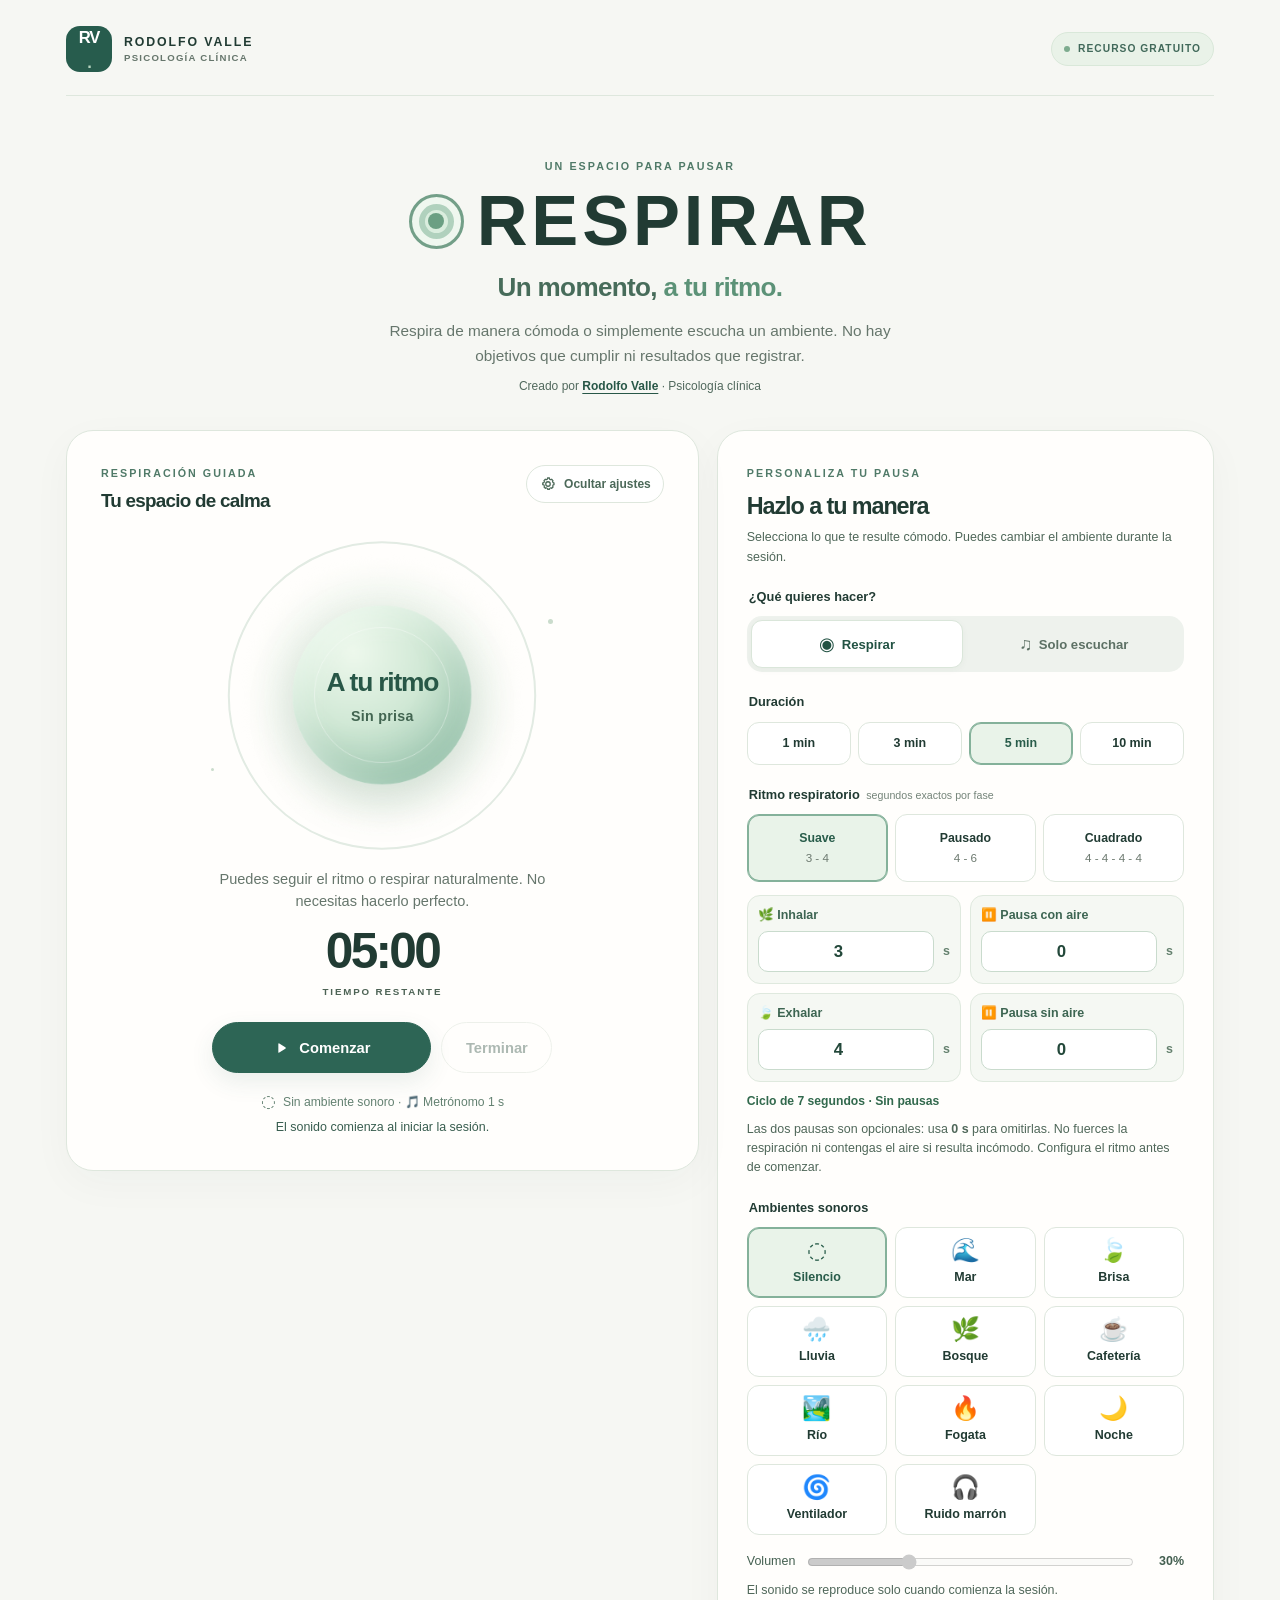
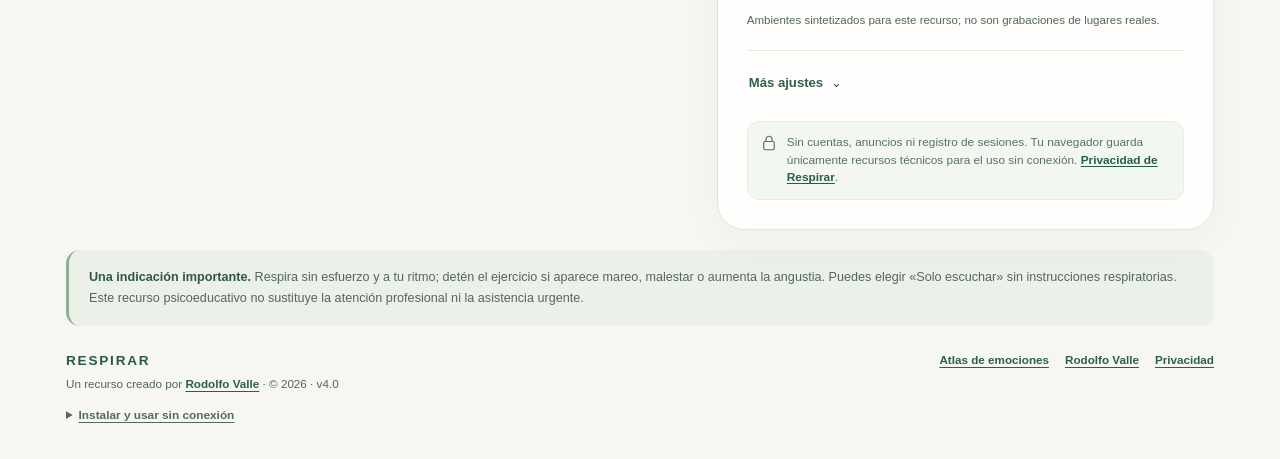
==== commit 2a0aa10d: "Respirar v4.0: four-phase custom breathing and five new soundscapes" ====
--- a/index.html
+++ b/index.html
@@ -7,7 +7,7 @@
   <meta name="apple-mobile-web-app-capable" content="yes">
   <meta name="apple-mobile-web-app-status-bar-style" content="default">
   <meta name="apple-mobile-web-app-title" content="Respirar">
-  <meta name="description" content="Respiración guiada y ambientes sonoros para una pausa a tu ritmo. Mar, brisa, lluvia, bosque y cafetería. Gratis, sin registro y sin enviar tus respuestas. Un recurso de Rodolfo Valle.">
+  <meta name="description" content="Respiración guiada y ambientes sonoros para una pausa a tu ritmo. Diez ambientes sonoros y tiempos respiratorios personalizables. Gratis, sin registro y sin enviar tus respuestas. Un recurso de Rodolfo Valle.">
   <meta name="author" content="Rodolfo Valle">
   <meta name="robots" content="index,follow,max-image-preview:large">
   <meta property="og:type" content="website">
@@ -114,13 +114,20 @@
             </div>
           </fieldset>
           <fieldset class="setting-block" id="rhythmBlock">
-            <legend>Ritmo <small>inhalar / exhalar</small></legend>
-            <div class="rhythm-grid" role="group" aria-label="Ritmos sin retenciones">
-              <button type="button" class="rhythm-option" data-rhythm="3,4" aria-pressed="true"><strong>Suave</strong><small>3 / 4 s</small></button>
-              <button type="button" class="rhythm-option" data-rhythm="4,4" aria-pressed="false"><strong>Equilibrado</strong><small>4 / 4 s</small></button>
-              <button type="button" class="rhythm-option" data-rhythm="4,6" aria-pressed="false"><strong>Pausado</strong><small>4 / 6 s</small></button>
+            <legend>Ritmo respiratorio <small>segundos exactos por fase</small></legend>
+            <div class="rhythm-grid" role="group" aria-label="Ritmos sugeridos">
+              <button type="button" class="rhythm-option" data-rhythm="3,0,4,0" aria-pressed="true"><strong>Suave</strong><small>3 - 4</small></button>
+              <button type="button" class="rhythm-option" data-rhythm="4,0,6,0" aria-pressed="false"><strong>Pausado</strong><small>4 - 6</small></button>
+              <button type="button" class="rhythm-option" data-rhythm="4,4,4,4" aria-pressed="false"><strong>Cuadrado</strong><small>4 - 4 - 4 - 4</small></button>
             </div>
-            <p class="helper">La guía es orientativa: no necesitas forzar ni retener el aire. El ritmo inicial es 3 / 4 s; puedes cambiarlo antes de comenzar.</p>
+            <div class="breath-custom" role="group" aria-label="Configurar los cuatro tiempos de respiración">
+              <label class="breath-field"><span>🌿 Inhalar</span><span class="field-input"><input type="number" inputmode="numeric" id="inhaleSeconds" min="1" max="15" step="1" value="3" aria-label="Segundos de inhalación"><span>s</span></span></label>
+              <label class="breath-field"><span>⏸️ Pausa con aire</span><span class="field-input"><input type="number" inputmode="numeric" id="holdInSeconds" min="0" max="15" step="1" value="0" aria-label="Segundos de pausa después de inhalar"><span>s</span></span></label>
+              <label class="breath-field"><span>🍃 Exhalar</span><span class="field-input"><input type="number" inputmode="numeric" id="exhaleSeconds" min="1" max="15" step="1" value="4" aria-label="Segundos de exhalación"><span>s</span></span></label>
+              <label class="breath-field"><span>⏸️ Pausa sin aire</span><span class="field-input"><input type="number" inputmode="numeric" id="holdOutSeconds" min="0" max="15" step="1" value="0" aria-label="Segundos de pausa después de exhalar"><span>s</span></span></label>
+            </div>
+            <p class="rhythm-recap" id="rhythmRecap" aria-live="polite">Ciclo de 7 segundos · Sin pausas</p>
+            <p class="helper">Las dos pausas son opcionales: usa <strong>0 s</strong> para omitirlas. No fuerces la respiración ni contengas el aire si resulta incómodo. Configura el ritmo antes de comenzar.</p>
           </fieldset>
           <fieldset class="setting-block sounds-block">
             <legend>Ambientes sonoros</legend>
@@ -131,6 +138,11 @@
               <button class="sound-option" type="button" data-sound="lluvia" aria-pressed="false"><span class="sound-emoji" aria-hidden="true">🌧️</span><span>Lluvia</span></button>
               <button class="sound-option" type="button" data-sound="bosque" aria-pressed="false"><span class="sound-emoji" aria-hidden="true">🌿</span><span>Bosque</span></button>
               <button class="sound-option" type="button" data-sound="cafeteria" aria-pressed="false"><span class="sound-emoji" aria-hidden="true">☕</span><span>Cafetería</span></button>
+              <button class="sound-option" type="button" data-sound="rio" aria-pressed="false"><span class="sound-emoji" aria-hidden="true">🏞️</span><span>Río</span></button>
+              <button class="sound-option" type="button" data-sound="fogata" aria-pressed="false"><span class="sound-emoji" aria-hidden="true">🔥</span><span>Fogata</span></button>
+              <button class="sound-option" type="button" data-sound="noche" aria-pressed="false"><span class="sound-emoji" aria-hidden="true">🌙</span><span>Noche</span></button>
+              <button class="sound-option" type="button" data-sound="ventilador" aria-pressed="false"><span class="sound-emoji" aria-hidden="true">🌀</span><span>Ventilador</span></button>
+              <button class="sound-option" type="button" data-sound="marron" aria-pressed="false"><span class="sound-emoji" aria-hidden="true">🎧</span><span>Ruido marrón</span></button>
             </div>
             <div class="volume-line"><label for="volume">Volumen</label><input type="range" id="volume" min="0" max="100" step="5" value="30" disabled><output for="volume" id="volumeValue">30%</output></div>
             <p class="helper audio-hint" id="audioHint">El sonido se reproduce solo cuando comienza la sesión.</p>
@@ -138,7 +150,7 @@
           </fieldset>
           <details class="advanced-options"><summary>Más ajustes <span aria-hidden="true">⌄</span></summary>
           <div class="setting-block small-controls">
-            <div class="switch-line" id="metronomeLine"><span>Metrónomo suave <small class="switch-help">1 pulso por segundo de inhalación o exhalación</small></span><button type="button" class="switch" id="metronomeToggle" aria-pressed="true" aria-label="Activar o desactivar metrónomo de un pulso por segundo">Sí</button></div>
+            <div class="switch-line" id="metronomeLine"><span>Metrónomo suave <small class="switch-help">1 pulso por segundo en las cuatro fases, incluidas las pausas</small></span><button type="button" class="switch" id="metronomeToggle" aria-pressed="true" aria-label="Activar o desactivar metrónomo de un pulso por segundo">Sí</button></div>
             <div class="switch-line"><span>Señales de cambio de fase</span><button type="button" class="switch" id="bellToggle" aria-label="Señales de cambio de fase" aria-pressed="false">No</button></div>
             <div class="switch-line"><span>Animación de la esfera</span><button type="button" class="switch" id="motionToggle" aria-label="Animación de la esfera" aria-pressed="true">Sí</button></div>
           </div>
@@ -151,7 +163,7 @@
       </div>
     </main>
     <footer class="footer">
-      <div class="footer-brand"><strong>RESPIRAR</strong><span>Un recurso creado por <a href="https://rodolfovalle.com/#sobre-mi" rel="author">Rodolfo Valle</a> · © 2026 · v3.2</span></div>
+      <div class="footer-brand"><strong>RESPIRAR</strong><span>Un recurso creado por <a href="https://rodolfovalle.com/#sobre-mi" rel="author">Rodolfo Valle</a> · © 2026 · v4.0</span></div>
       <nav class="footer-links" aria-label="Enlaces del recurso"><a href="https://rodolfovalle.com/#atlas">Atlas de emociones</a><a href="https://rodolfovalle.com/">Rodolfo Valle</a><a href="privacidad.html">Privacidad</a></nav>
       <details class="install-help"><summary>Instalar y usar sin conexión</summary><p>En iPhone: abre esta página en Safari, toca Compartir y selecciona «Añadir a pantalla de inicio». En Android o computador: utiliza «Instalar aplicación» o «Añadir a pantalla de inicio» desde el menú del navegador. Después de cargar todos los recursos por primera vez, podrás utilizar Respirar sin conexión. Si borras los datos del sitio, deberás volver a cargarlo.</p></details>
     </footer>
--- a/styles.css
+++ b/styles.css
@@ -96,3 +96,14 @@
   .footer{flex-direction:column}
 }
 @media(prefers-reduced-motion:reduce){.advanced-options summary span{transition:none}}
+
+/* Respirar v4 · cuatro fases numéricas, con pausas opcionales */
+.breath-custom{display:grid;grid-template-columns:repeat(2,minmax(0,1fr));gap:9px;margin-top:13px}
+.breath-field{display:flex;flex-direction:column;gap:6px;padding:10px 10px 11px;border-radius:13px;background:#F5F8F3;border:1px solid #DFE9DE;min-width:0}
+.breath-field>span:first-child{font-size:.78rem;font-weight:730;color:#3D6552;white-space:normal}
+.field-input{display:flex;align-items:center;gap:9px;width:100%;font-size:.78rem;font-weight:680;color:#64816E}
+.field-input input{width:100%;min-width:0;border:1px solid #C9DBCD;border-radius:10px;background:#fff;color:#23483A;font-weight:800;font-size:1.05rem;line-height:1.4;padding:8px 9px;font-variant-numeric:tabular-nums;text-align:center}
+.field-input input:disabled{background:#F3F6F0;color:#567564}
+.rhythm-recap{margin:10px 0 0;font-size:.76rem;font-weight:740;color:#32694D}
+.rhythm-grid{grid-template-columns:repeat(3,minmax(0,1fr))}
+@media(max-width:360px){.breath-custom{gap:6px}.breath-field{padding:8px 7px}.breath-field>span:first-child{font-size:.72rem}}
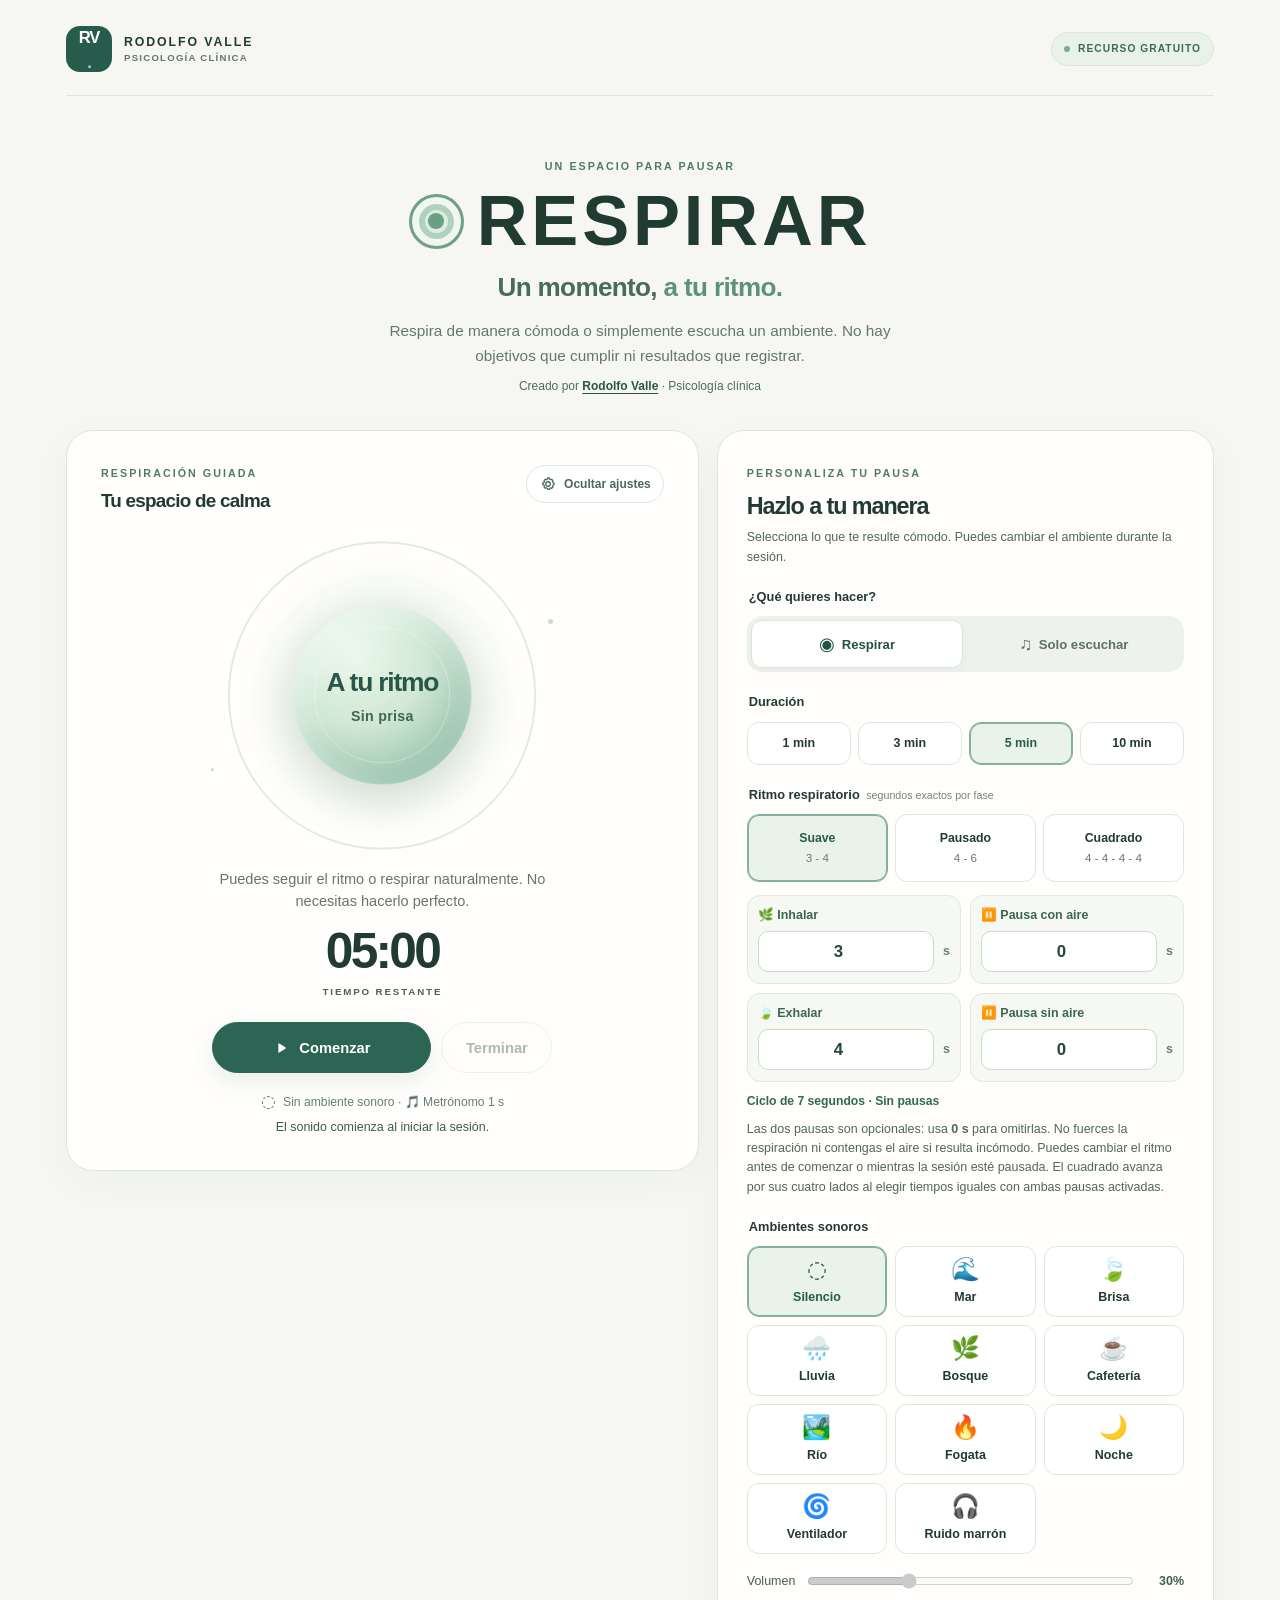
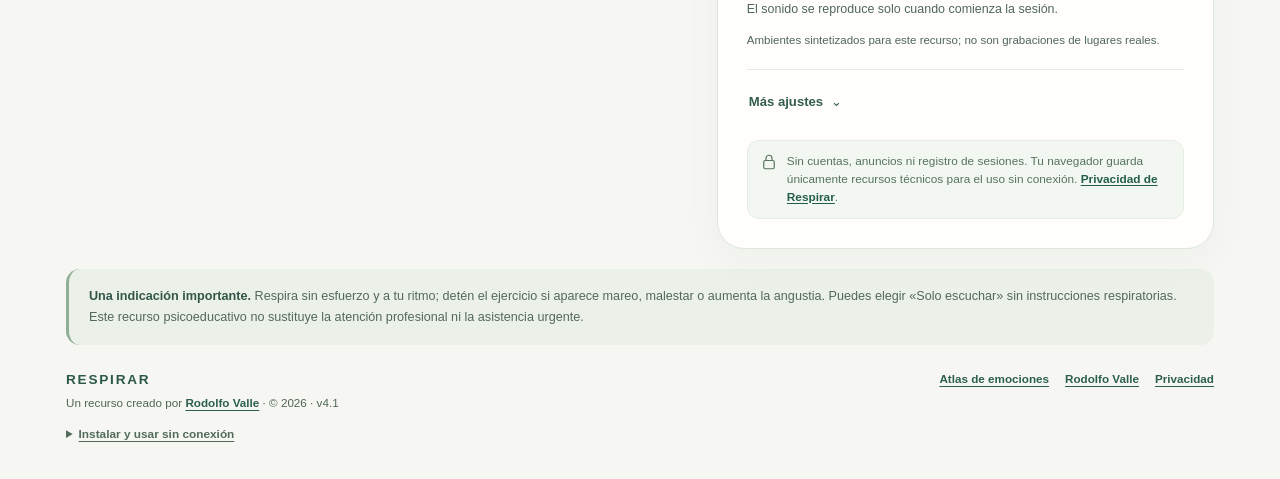
==== commit eb8b85f1: "Fix respiratory presets and metronome; add animated box breathing (v4.1)" ====
--- a/index.html
+++ b/index.html
@@ -23,12 +23,12 @@
   <link rel="icon" href="assets/favicon.svg" type="image/svg+xml">
   <link rel="apple-touch-icon" href="assets/icon-192.png">
   <link rel="manifest" href="manifest.webmanifest">
-  <link rel="stylesheet" href="styles.css">
+  <link rel="stylesheet" href="styles.css?v=4.1.0">
   <title>Respirar · Una pausa a tu ritmo | Rodolfo Valle</title>
   <script type="application/ld+json">
   {"@context":"https://schema.org","@type":"WebApplication","@id":"https://respirar.rodolfovalle.com/#app","name":"Respirar","description":"Recurso psicoeducativo de respiración guiada y ambientes sonoros, sin cuentas ni registro de respuestas.","url":"https://respirar.rodolfovalle.com/","inLanguage":"es-CL","applicationCategory":"HealthApplication","operatingSystem":"Web","isAccessibleForFree":true,"author":{"@type":"Person","@id":"https://rodolfovalle.com/#sobre-mi","name":"Rodolfo Valle","url":"https://rodolfovalle.com/"},"publisher":{"@type":"Person","name":"Rodolfo Valle","url":"https://rodolfovalle.com/"}}
   </script>
-  <script src="app.js" defer></script>
+  <script src="app.js?v=4.1.0" defer></script>
 </head>
 <body>
   <div class="site" id="app" data-state="idle" data-mode="guided" data-immersive="false">
@@ -68,6 +68,11 @@
               <circle class="progress-track" cx="170" cy="170" r="151"/>
               <circle class="progress-line" id="progressLine" cx="170" cy="170" r="151"/>
             </svg>
+            <svg class="square-svg" viewBox="0 0 340 340" aria-hidden="true" focusable="false">
+              <path class="square-track" d="M31 31 H309 V309 H31 Z"/>
+              <path class="square-progress" id="squareProgress" d="M31 31 H309 V309 H31 Z"/>
+              <circle class="square-dot" id="squareDot" cx="31" cy="31" r="8"/>
+            </svg>
             <div class="breath-orb" id="orb" aria-hidden="true"><span class="orb-sheen"></span></div>
             <div class="stage-text" aria-hidden="true">
               <span class="phase" id="phase">A tu ritmo</span>
@@ -77,6 +82,12 @@
             <div class="stage-ornament stage-ornament-2" aria-hidden="true"></div>
           </div>
 
+          <div class="square-guide" id="squareGuide" aria-label="Fases del recorrido cuadrado">
+            <span data-square-phase="inhale">🌿 Inhalar</span>
+            <span data-square-phase="holdIn">⏸️ Pausa</span>
+            <span data-square-phase="exhale">🍃 Exhalar</span>
+            <span data-square-phase="holdOut">⏸️ Pausa</span>
+          </div>
           <div class="stage-info">
             <p class="guidance" id="guidance">Puedes seguir el ritmo o respirar naturalmente. No necesitas hacerlo perfecto.</p>
             <div class="time" id="time" aria-label="Tiempo restante">05:00</div>
@@ -127,7 +138,7 @@
               <label class="breath-field"><span>⏸️ Pausa sin aire</span><span class="field-input"><input type="number" inputmode="numeric" id="holdOutSeconds" min="0" max="15" step="1" value="0" aria-label="Segundos de pausa después de exhalar"><span>s</span></span></label>
             </div>
             <p class="rhythm-recap" id="rhythmRecap" aria-live="polite">Ciclo de 7 segundos · Sin pausas</p>
-            <p class="helper">Las dos pausas son opcionales: usa <strong>0 s</strong> para omitirlas. No fuerces la respiración ni contengas el aire si resulta incómodo. Configura el ritmo antes de comenzar.</p>
+            <p class="helper">Las dos pausas son opcionales: usa <strong>0 s</strong> para omitirlas. No fuerces la respiración ni contengas el aire si resulta incómodo. Puedes cambiar el ritmo antes de comenzar o mientras la sesión esté pausada. El cuadrado avanza por sus cuatro lados al elegir tiempos iguales con ambas pausas activadas.</p>
           </fieldset>
           <fieldset class="setting-block sounds-block">
             <legend>Ambientes sonoros</legend>
@@ -150,7 +161,7 @@
           </fieldset>
           <details class="advanced-options"><summary>Más ajustes <span aria-hidden="true">⌄</span></summary>
           <div class="setting-block small-controls">
-            <div class="switch-line" id="metronomeLine"><span>Metrónomo suave <small class="switch-help">1 pulso por segundo en las cuatro fases, incluidas las pausas</small></span><button type="button" class="switch" id="metronomeToggle" aria-pressed="true" aria-label="Activar o desactivar metrónomo de un pulso por segundo">Sí</button></div>
+            <div class="switch-line" id="metronomeLine"><span>Metrónomo <small class="switch-help">1 pulso audible por segundo, incluidas las pausas · independiente del sonido ambiental</small></span><div class="switch-actions"><button type="button" class="preview-tone" id="metronomeTest" aria-label="Escuchar una prueba del metrónomo">▶ Probar</button><button type="button" class="switch" id="metronomeToggle" aria-pressed="true" aria-label="Activar o desactivar metrónomo de un pulso por segundo">Sí</button></div></div>
             <div class="switch-line"><span>Señales de cambio de fase</span><button type="button" class="switch" id="bellToggle" aria-label="Señales de cambio de fase" aria-pressed="false">No</button></div>
             <div class="switch-line"><span>Animación de la esfera</span><button type="button" class="switch" id="motionToggle" aria-label="Animación de la esfera" aria-pressed="true">Sí</button></div>
           </div>
@@ -163,7 +174,7 @@
       </div>
     </main>
     <footer class="footer">
-      <div class="footer-brand"><strong>RESPIRAR</strong><span>Un recurso creado por <a href="https://rodolfovalle.com/#sobre-mi" rel="author">Rodolfo Valle</a> · © 2026 · v4.0</span></div>
+      <div class="footer-brand"><strong>RESPIRAR</strong><span>Un recurso creado por <a href="https://rodolfovalle.com/#sobre-mi" rel="author">Rodolfo Valle</a> · © 2026 · v4.1</span></div>
       <nav class="footer-links" aria-label="Enlaces del recurso"><a href="https://rodolfovalle.com/#atlas">Atlas de emociones</a><a href="https://rodolfovalle.com/">Rodolfo Valle</a><a href="privacidad.html">Privacidad</a></nav>
       <details class="install-help"><summary>Instalar y usar sin conexión</summary><p>En iPhone: abre esta página en Safari, toca Compartir y selecciona «Añadir a pantalla de inicio». En Android o computador: utiliza «Instalar aplicación» o «Añadir a pantalla de inicio» desde el menú del navegador. Después de cargar todos los recursos por primera vez, podrás utilizar Respirar sin conexión. Si borras los datos del sitio, deberás volver a cargarlo.</p></details>
     </footer>
--- a/styles.css
+++ b/styles.css
@@ -107,3 +107,31 @@
 .rhythm-recap{margin:10px 0 0;font-size:.76rem;font-weight:740;color:#32694D}
 .rhythm-grid{grid-template-columns:repeat(3,minmax(0,1fr))}
 @media(max-width:360px){.breath-custom{gap:6px}.breath-field{padding:8px 7px}.breath-field>span:first-child{font-size:.72rem}}
+
+/* Respirar v4.1: recorrido cuadrado continuo y controles de sonido verificables. */
+.square-svg{position:absolute;inset:0;width:100%;height:100%;z-index:1;pointer-events:none;display:none;overflow:visible}
+.square-track,.square-progress{fill:none;stroke-linecap:round;stroke-linejoin:round}
+.square-track{stroke:#BCD5C4;stroke-width:5;opacity:.8}
+.square-progress{stroke:#2D7D5E;stroke-width:6;stroke-dasharray:1112;stroke-dashoffset:1112;filter:drop-shadow(0 0 2px rgba(37,117,82,.20))}
+.square-dot{fill:#287454;stroke:#F7FBF6;stroke-width:3;filter:drop-shadow(0 2px 4px rgba(38,84,52,.28))}
+.site[data-square="true"] .square-svg{display:block}
+.site[data-square="true"] .progress-svg{display:none}
+.site[data-square="true"] .stage-ornament{display:none}
+.site[data-square="true"] .stage-glow{opacity:.55}
+.site[data-square="true"] .stage-text{z-index:3}
+.square-guide{display:none;flex-wrap:wrap;justify-content:center;gap:6px;max-width:95%;margin:0 auto 13px}
+.site[data-square="true"] .square-guide{display:flex}
+.square-guide span{display:inline-flex;align-items:center;justify-content:center;border:1px solid #DCE9DE;background:#F6F9F4;color:#62796A;border-radius:999px;padding:5px 9px;font-size:.7rem;font-weight:680;white-space:nowrap}
+.square-guide span[data-current="true"]{border-color:#68A582;background:#E2F1E7;color:#205740;box-shadow:0 0 0 1px #94C4A0 inset}
+.switch-actions{display:flex;align-items:center;gap:7px;flex-shrink:0}
+.preview-tone{background:#F3F8F1;border:1px solid #C9DED0;color:#275E48;border-radius:999px;padding:7px 10px;font-size:.73rem;font-weight:750;white-space:nowrap;min-height:34px}
+.preview-tone:hover:not(:disabled){background:#DDEEE2}
+.preview-tone:disabled{opacity:.45;cursor:not-allowed}
+@media(max-width:380px){.square-guide{gap:4px}.square-guide span{font-size:.62rem;padding:4px 6px}.switch-actions{gap:4px}.preview-tone{padding:6px 7px}}
+/* El trazado del cuadrado se amplía en pantallas pequeñas para seguirlo sin esfuerzo. */
+@media(max-width:500px){
+  .site[data-square="true"] .stage{
+    width:min(100%,295px);max-width:295px;height:auto;min-height:0;aspect-ratio:1;
+    margin:6px auto 0;
+  }
+}
